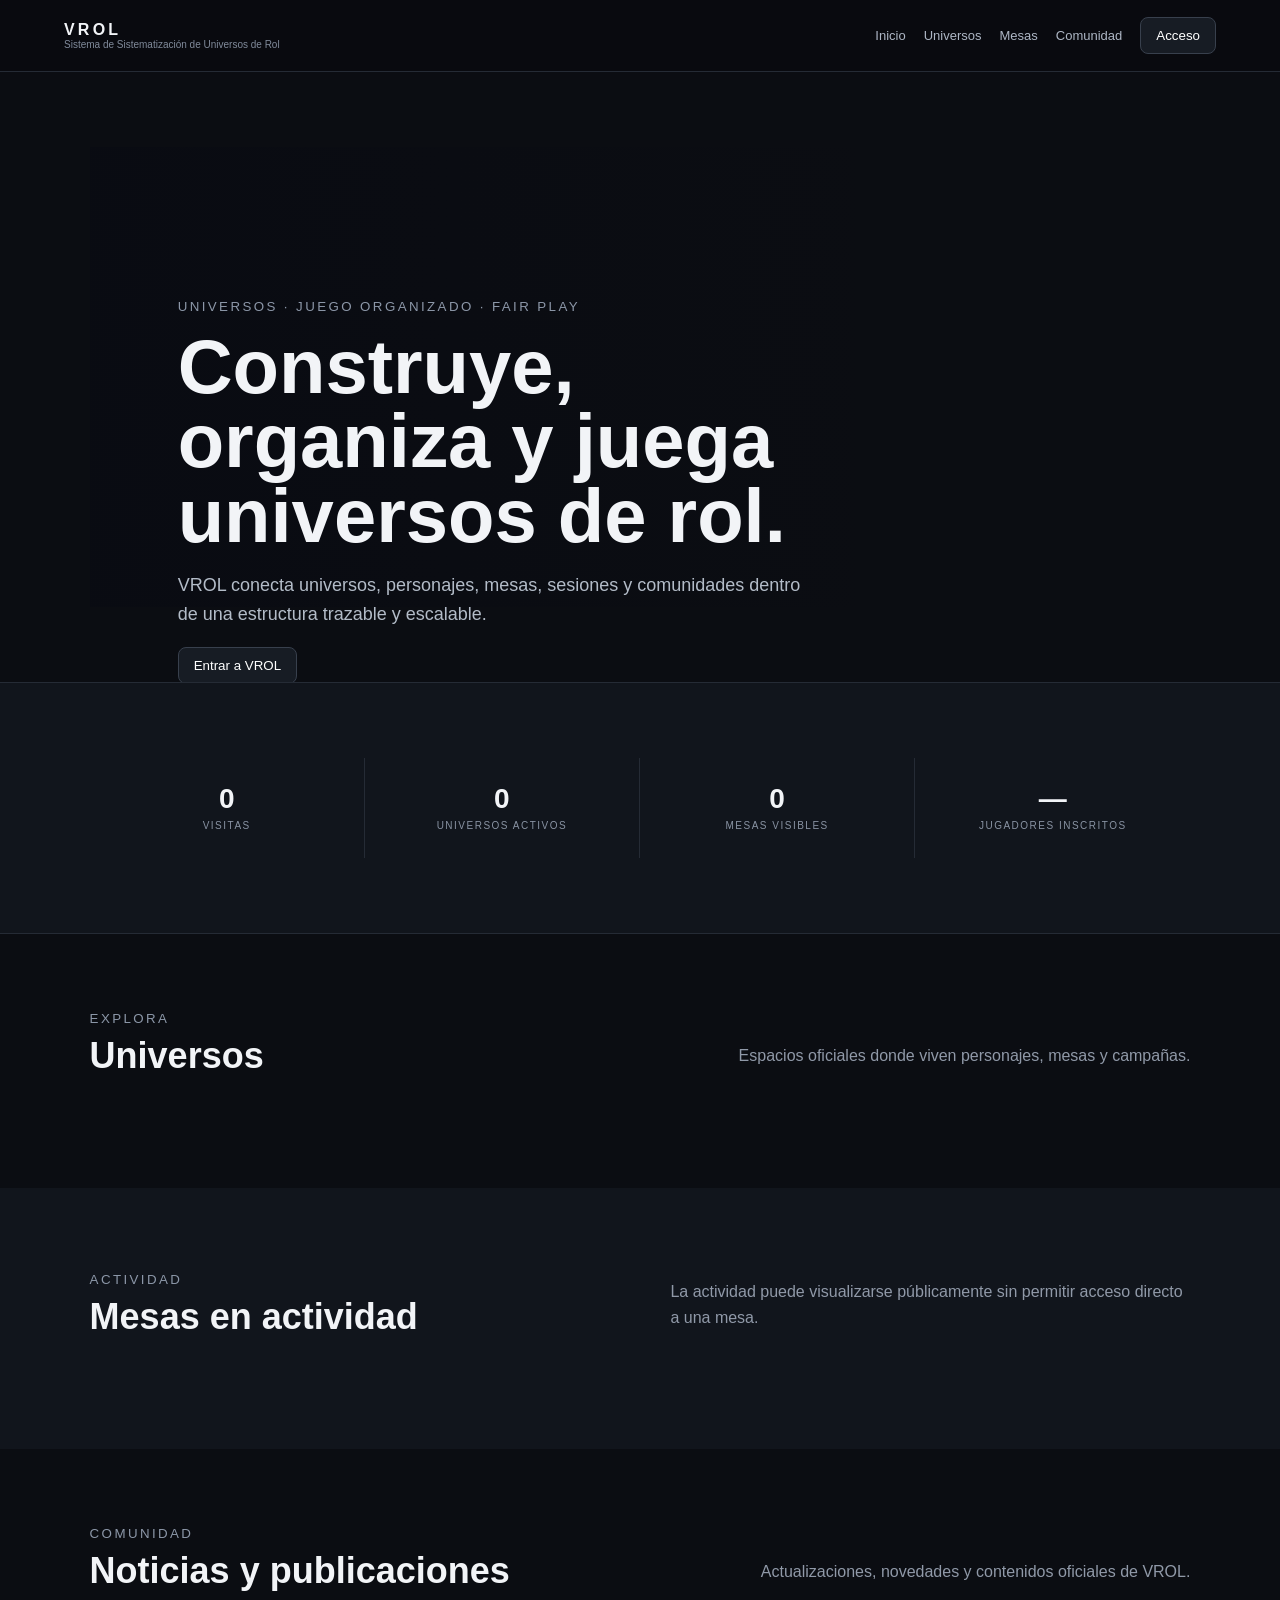
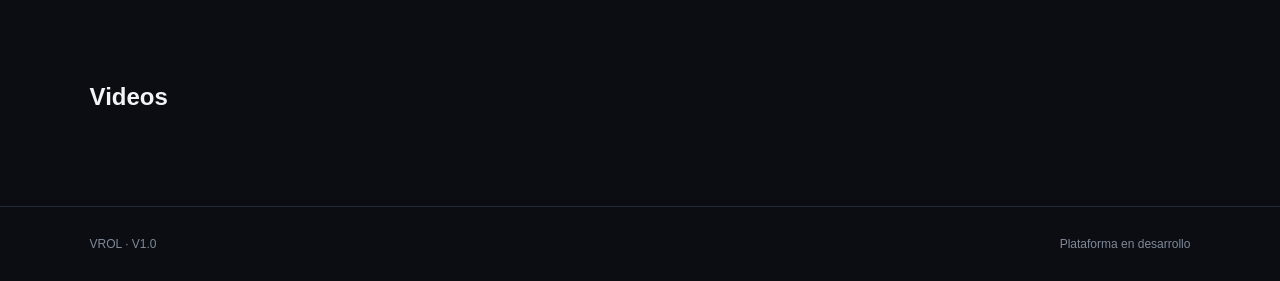
==== web/index.html @ 4998e8df "1.0v" ====
<!doctype html><html lang="es"><head>
<meta charset="utf-8"><meta name="viewport" content="width=device-width,initial-scale=1">
<title>VROL — Sistema de Sistematización de Universos de Rol</title>
<link rel="stylesheet" href="styles.css"></head><body>
<header><div class="brand"><b>VROL</b><small>Sistema de Sistematización de Universos de Rol</small></div>
<nav><a href="#inicio">Inicio</a><a href="#universos">Universos</a><a href="#mesas">Mesas</a><a href="#comunidad">Comunidad</a><button onclick="login()">Acceso</button></nav></header>
<main>
<section id="inicio" class="hero"><div id="banners"></div><div class="heroText"><small>UNIVERSOS · JUEGO ORGANIZADO · FAIR PLAY</small><h1>Construye, organiza y juega universos de rol.</h1><p>VROL conecta universos, personajes, mesas, sesiones y comunidades dentro de una estructura trazable y escalable.</p><button onclick="login()">Entrar a VROL</button></div></section>
<section class="stats"><div><b id="visits">0</b><span>Visitas</span></div><div><b id="univ">0</b><span>Universos activos</span></div><div><b id="tables">0</b><span>Mesas visibles</span></div><div><b id="players">—</b><span>Jugadores inscritos</span></div></section>
<section id="universos"><div class="heading"><div><small>EXPLORA</small><h2>Universos</h2></div><p>Espacios oficiales donde viven personajes, mesas y campañas.</p></div><div id="universeCards" class="grid"></div></section>
<section id="mesas" class="dark"><div class="heading"><div><small>ACTIVIDAD</small><h2>Mesas en actividad</h2></div><p>La actividad puede visualizarse públicamente sin permitir acceso directo a una mesa.</p></div><div id="tableCards" class="grid"></div></section>
<section id="comunidad"><div class="heading"><div><small>COMUNIDAD</small><h2>Noticias y publicaciones</h2></div><p>Actualizaciones, novedades y contenidos oficiales de VROL.</p></div><article id="featured"></article><div id="posts" class="grid"></div>
<h2 class="sub">Videos</h2><div id="videos" class="videos"></div></section>
</main><footer>VROL · V1.0 <span>Plataforma en desarrollo</span></footer>
<div id="loginModal" class="modal hide"><div class="modalBox"><button class="x" onclick="closeLogin()">×</button><h2>Acceso VROL</h2><form id="loginForm"><label>Usuario<input id="user" required></label><label>Contraseña<input id="pass" type="password" required></label><button>Ingresar</button><p id="loginMsg"></p></form></div></div>
<div id="appModal" class="modal hide"><div class="modalBox wide"><button class="x" onclick="closeApp()">×</button><div id="app"></div></div></div>
<script src="app.js"></script></body></html>
---- web/styles.css ----
*{box-sizing:border-box}body{margin:0;background:#0b0d12;color:#f2f4f7;font-family:Segoe UI,Arial,sans-serif}a{text-decoration:none;color:#aeb7c5}button{border:1px solid #38404d;background:#171c24;color:#fff;border-radius:8px;padding:10px 15px;cursor:pointer}header{height:72px;padding:0 5%;display:flex;justify-content:space-between;align-items:center;position:sticky;top:0;z-index:5;background:#090b0fcc;border-bottom:1px solid #252b35}.brand b{letter-spacing:.2em}.brand small{display:block;color:#818b9b;font-size:10px}nav{display:flex;gap:18px;align-items:center;font-size:13px}.hero{height:610px;position:relative;overflow:hidden}.hero #banners,.hero #banners img{position:absolute;inset:0;width:100%;height:100%;object-fit:cover}.hero #banners img{opacity:.55}.heroText{position:relative;padding:150px 8%;max-width:800px;background:linear-gradient(90deg,#090b12e8,transparent);height:100%}.heroText small,section> .heading small{letter-spacing:.18em;color:#8c97a8}.hero h1{font-size:clamp(38px,6vw,76px);line-height:.98;margin:15px 0}.hero p{color:#b3bcc8;font-size:18px;line-height:1.6;max-width:650px}.stats{display:grid;grid-template-columns:repeat(4,1fr);background:#11151c;border-block:1px solid #252b35}.stats div{text-align:center;padding:25px;border-right:1px solid #252b35}.stats div:last-child{border:0}.stats b{display:block;font-size:28px}.stats span{font-size:10px;color:#8993a3;letter-spacing:.15em;text-transform:uppercase}section{padding:75px 7%}.dark{background:#11151c}.heading{display:flex;justify-content:space-between;gap:25px;align-items:end;margin-bottom:28px}.heading h2{font-size:36px;margin:8px 0}.heading p{color:#9099a8;max-width:520px;line-height:1.6}.grid{display:grid;grid-template-columns:repeat(auto-fit,minmax(250px,1fr));gap:16px}.card,.table,.post{background:#141922;border:1px solid #29303b;border-radius:13px;padding:20px}.card p,.post p,.table div{color:#9ca6b5;line-height:1.5}.tag{font-size:10px;color:#aeb8c7;border:1px solid #3a4250;padding:5px 8px;border-radius:20px}.table{padding:20px}.table .line{display:flex;justify-content:space-between;border-bottom:1px solid #242a34;padding:8px 0;font-size:12px}.table .line:last-child{border:0}.featured{display:grid;grid-template-columns:1.1fr 1fr;background:#151a22;border:1px solid #292f39;border-radius:14px;overflow:hidden;margin-bottom:18px}.featured img{width:100%;height:100%;min-height:300px;object-fit:cover}.featured .body{padding:30px}.featured h3{font-size:30px}.post{padding:0;overflow:hidden}.post img{width:100%;height:160px;object-fit:cover}.post .body{padding:17px}.videos{display:grid;grid-template-columns:repeat(2,1fr);gap:16px}.video{aspect-ratio:1/1;background:#111;border:1px solid #29303b;border-radius:12px;overflow:hidden}.video iframe{width:100%;height:100%;border:0}.sub{margin-top:55px}footer{padding:30px 7%;border-top:1px solid #252b35;color:#7f8998;font-size:12px;display:flex;justify-content:space-between}.modal{position:fixed;inset:0;background:#000b;z-index:20;display:grid;place-items:center;padding:20px}.hide{display:none}.modalBox{width:min(460px,100%);max-height:90vh;overflow:auto;background:#11161e;border:1px solid #303743;border-radius:14px;padding:28px;position:relative}.wide{width:min(1120px,100%)}.x{position:absolute;right:10px;top:8px;border:0;background:none;font-size:26px}.modalBox label{display:block;color:#9da6b5;font-size:12px;margin:12px 0}.modalBox input,.modalBox textarea,.modalBox select{display:block;width:100%;margin-top:6px;padding:10px;background:#0b0f15;border:1px solid #303744;border-radius:7px;color:#fff}.modalBox textarea{min-height:90px}.dash{display:grid;grid-template-columns:210px 1fr;min-height:580px}.side{border-right:1px solid #292f39;padding:10px}.side button{display:block;width:100%;text-align:left;border:0;background:none;color:#aab3c0;margin:2px 0}.side button:hover{background:#1d232c}.content{padding:25px}.kpis{display:grid;grid-template-columns:repeat(4,1fr);gap:10px}.kpi{background:#151a22;border:1px solid #29303a;border-radius:10px;padding:15px}.kpi b{display:block;font-size:23px}.small{font-size:11px;color:#8791a0}.form{display:grid;grid-template-columns:1fr 1fr;gap:12px}.full{grid-column:1/-1}.list{display:grid;gap:8px;margin-top:15px}.item{display:flex;justify-content:space-between;gap:15px;padding:13px;border:1px solid #29303a;border-radius:9px;background:#141922}.ok{color:#9ed1ad}.bad{color:#e3a0a0}@media(max-width:760px){nav a{display:none}.stats{grid-template-columns:repeat(2,1fr)}section{padding:50px 5%}.heading{display:block}.featured{grid-template-columns:1fr}.videos{grid-template-columns:1fr}.dash{grid-template-columns:1fr}.side{border-right:0;border-bottom:1px solid #29303a;display:flex;overflow:auto}.side button{min-width:max-content}.kpis{grid-template-columns:repeat(2,1fr)}.form{grid-template-columns:1fr}}
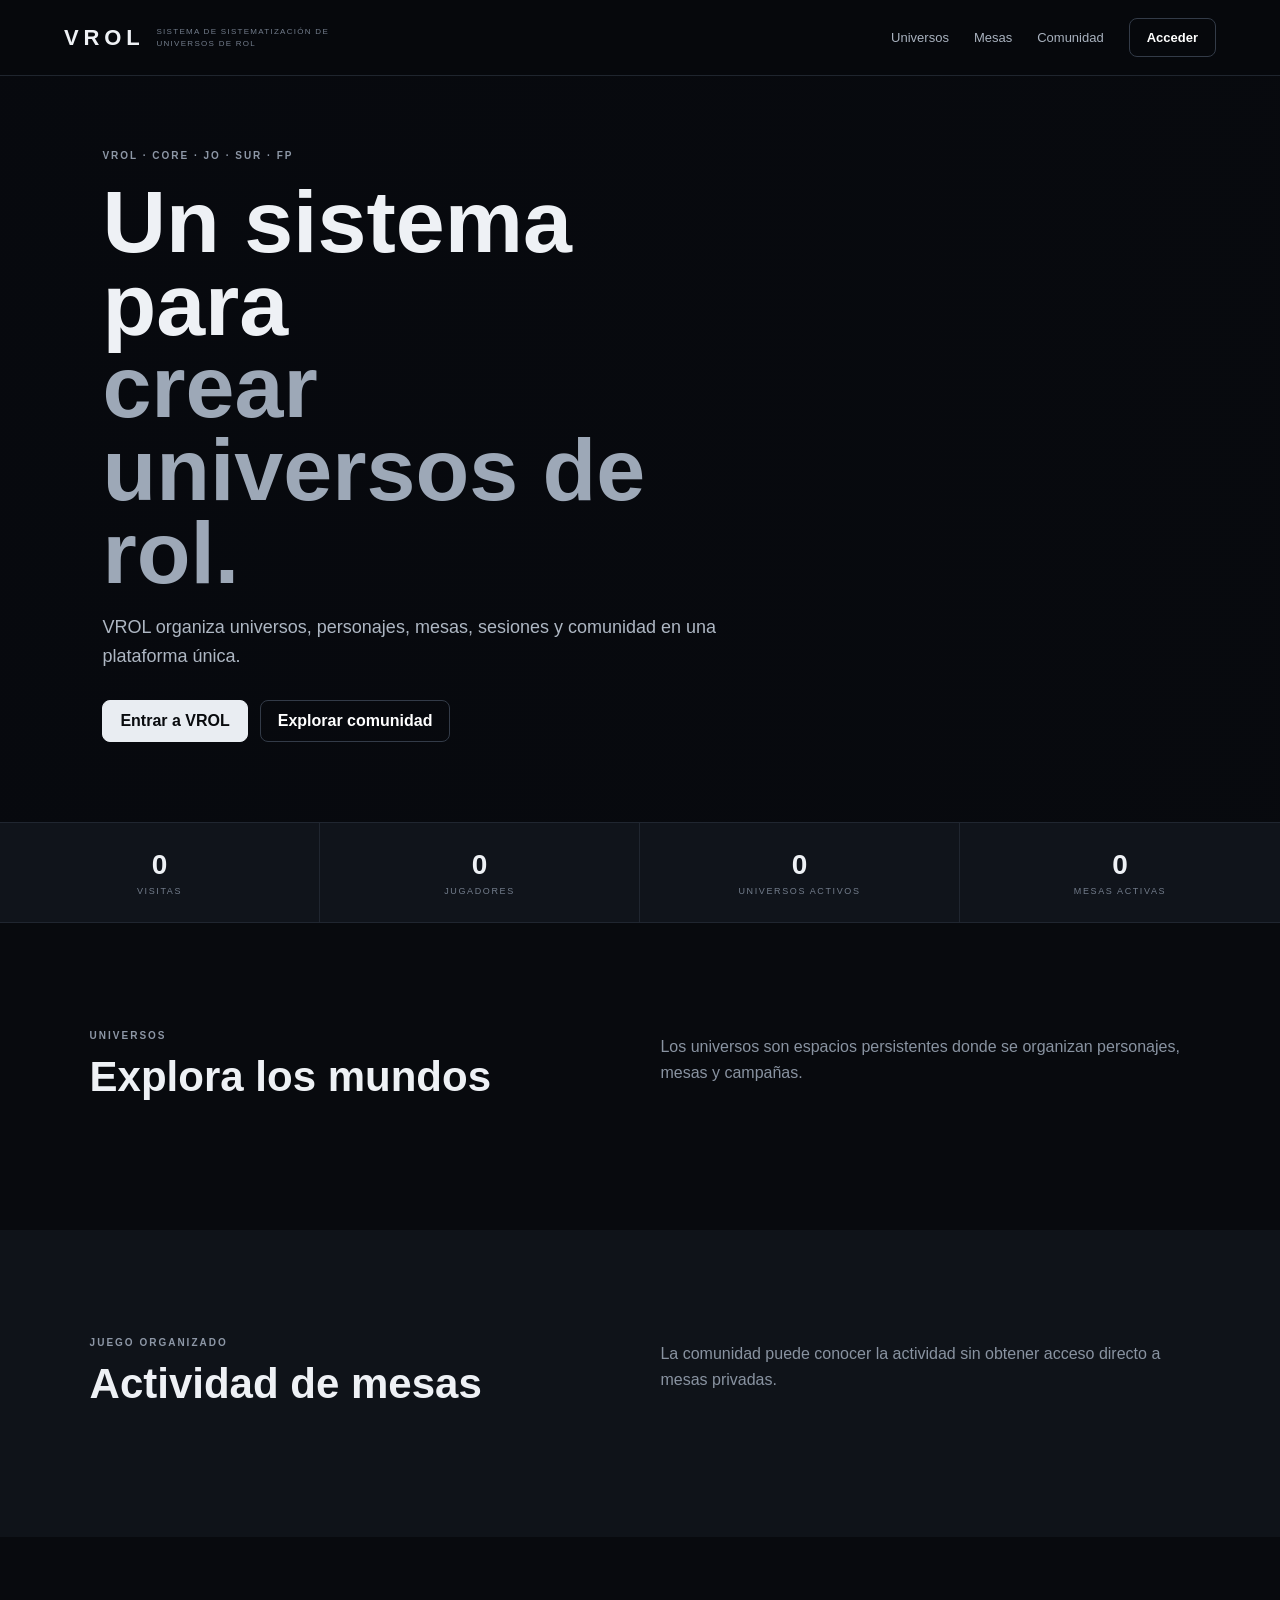
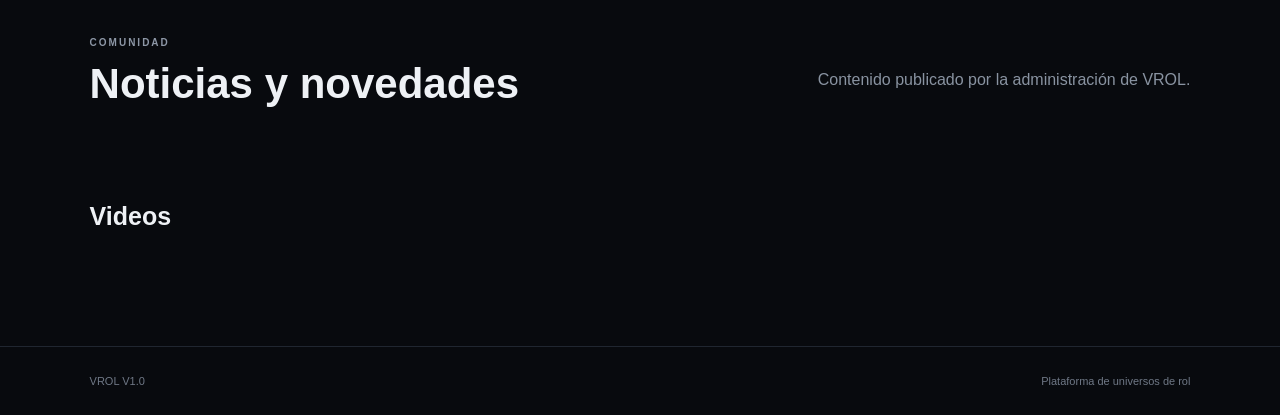
==== commit 98ffb97e: "1.0v" ====
--- a/web/index.html
+++ b/web/index.html
@@ -1,17 +1,55 @@
-<!doctype html><html lang="es"><head>
-<meta charset="utf-8"><meta name="viewport" content="width=device-width,initial-scale=1">
-<title>VROL — Sistema de Sistematización de Universos de Rol</title>
-<link rel="stylesheet" href="styles.css"></head><body>
-<header><div class="brand"><b>VROL</b><small>Sistema de Sistematización de Universos de Rol</small></div>
-<nav><a href="#inicio">Inicio</a><a href="#universos">Universos</a><a href="#mesas">Mesas</a><a href="#comunidad">Comunidad</a><button onclick="login()">Acceso</button></nav></header>
-<main>
-<section id="inicio" class="hero"><div id="banners"></div><div class="heroText"><small>UNIVERSOS · JUEGO ORGANIZADO · FAIR PLAY</small><h1>Construye, organiza y juega universos de rol.</h1><p>VROL conecta universos, personajes, mesas, sesiones y comunidades dentro de una estructura trazable y escalable.</p><button onclick="login()">Entrar a VROL</button></div></section>
-<section class="stats"><div><b id="visits">0</b><span>Visitas</span></div><div><b id="univ">0</b><span>Universos activos</span></div><div><b id="tables">0</b><span>Mesas visibles</span></div><div><b id="players">—</b><span>Jugadores inscritos</span></div></section>
-<section id="universos"><div class="heading"><div><small>EXPLORA</small><h2>Universos</h2></div><p>Espacios oficiales donde viven personajes, mesas y campañas.</p></div><div id="universeCards" class="grid"></div></section>
-<section id="mesas" class="dark"><div class="heading"><div><small>ACTIVIDAD</small><h2>Mesas en actividad</h2></div><p>La actividad puede visualizarse públicamente sin permitir acceso directo a una mesa.</p></div><div id="tableCards" class="grid"></div></section>
-<section id="comunidad"><div class="heading"><div><small>COMUNIDAD</small><h2>Noticias y publicaciones</h2></div><p>Actualizaciones, novedades y contenidos oficiales de VROL.</p></div><article id="featured"></article><div id="posts" class="grid"></div>
-<h2 class="sub">Videos</h2><div id="videos" class="videos"></div></section>
-</main><footer>VROL · V1.0 <span>Plataforma en desarrollo</span></footer>
-<div id="loginModal" class="modal hide"><div class="modalBox"><button class="x" onclick="closeLogin()">×</button><h2>Acceso VROL</h2><form id="loginForm"><label>Usuario<input id="user" required></label><label>Contraseña<input id="pass" type="password" required></label><button>Ingresar</button><p id="loginMsg"></p></form></div></div>
-<div id="appModal" class="modal hide"><div class="modalBox wide"><button class="x" onclick="closeApp()">×</button><div id="app"></div></div></div>
-<script src="app.js"></script></body></html>+<!doctype html>
+<html lang="es">
+<head>
+<meta charset="utf-8">
+<meta name="viewport" content="width=device-width,initial-scale=1">
+<title>VROL | Sistema de Sistematización de Universos de Rol</title>
+<link rel="stylesheet" href="styles.css">
+</head>
+<body>
+<div id="publicApp">
+<header class="topbar">
+  <a class="logo" href="#inicio"><span>VROL</span><small>SISTEMA DE SISTEMATIZACIÓN DE UNIVERSOS DE ROL</small></a>
+  <nav><a href="#universos">Universos</a><a href="#mesas">Mesas</a><a href="#comunidad">Comunidad</a><button class="btn ghost" onclick="showLogin()">Acceder</button></nav>
+</header>
+<section id="inicio" class="hero">
+  <div id="heroSlides"></div>
+  <div class="heroShade"></div>
+  <div class="heroContent">
+    <span class="eyebrow">VROL · CORE · JO · SUR · FP</span>
+    <h1>Un sistema para<br><em>crear universos de rol.</em></h1>
+    <p>VROL organiza universos, personajes, mesas, sesiones y comunidad en una plataforma única.</p>
+    <div class="actions"><button class="btn primary" onclick="showLogin()">Entrar a VROL</button><a class="btn ghost" href="#universos">Explorar comunidad</a></div>
+  </div>
+</section>
+<section class="metrics"><div><strong id="mVisits">0</strong><span>VISITAS</span></div><div><strong id="mPlayers">0</strong><span>JUGADORES</span></div><div><strong id="mUniverses">0</strong><span>UNIVERSOS ACTIVOS</span></div><div><strong id="mTables">0</strong><span>MESAS ACTIVAS</span></div></section>
+<section id="universos" class="section"><div class="sectionHead"><div><span class="eyebrow">UNIVERSOS</span><h2>Explora los mundos</h2></div><p>Los universos son espacios persistentes donde se organizan personajes, mesas y campañas.</p></div><div id="universeGrid" class="cards"></div></section>
+<section id="mesas" class="section dark"><div class="sectionHead"><div><span class="eyebrow">JUEGO ORGANIZADO</span><h2>Actividad de mesas</h2></div><p>La comunidad puede conocer la actividad sin obtener acceso directo a mesas privadas.</p></div><div id="tableGrid" class="cards"></div></section>
+<section id="comunidad" class="section"><div class="sectionHead"><div><span class="eyebrow">COMUNIDAD</span><h2>Noticias y novedades</h2></div><p>Contenido publicado por la administración de VROL.</p></div><div id="featured"></div><div id="postGrid" class="cards"></div><h3 class="subhead">Videos</h3><div id="videoGrid" class="videos"></div></section>
+<footer><span>VROL V1.0</span><span>Plataforma de universos de rol</span></footer>
+</div>
+
+<div id="loginModal" class="overlay hidden">
+  <div class="modal">
+    <button class="close" onclick="hideLogin()">×</button>
+    <div class="modalLogo">VROL</div>
+    <h2>Acceso</h2>
+    <p class="muted">Ingresa a tu espacio de VROL.</p>
+    <form id="loginForm">
+      <label>Usuario<input id="loginUser" autocomplete="username" required></label>
+      <label>Contraseña<input id="loginPass" type="password" autocomplete="current-password" required></label>
+      <button class="btn primary full" type="submit">Ingresar</button>
+      <div id="loginError" class="error"></div>
+    </form>
+  </div>
+</div>
+
+<div id="panelModal" class="overlay hidden">
+  <div class="panelModal">
+    <button class="close" onclick="closePanel()">×</button>
+    <div id="panel"></div>
+  </div>
+</div>
+<script src="app.js"></script>
+</body>
+</html>
--- a/web/styles.css
+++ b/web/styles.css
@@ -1 +1 @@
-*{box-sizing:border-box}body{margin:0;background:#0b0d12;color:#f2f4f7;font-family:Segoe UI,Arial,sans-serif}a{text-decoration:none;color:#aeb7c5}button{border:1px solid #38404d;background:#171c24;color:#fff;border-radius:8px;padding:10px 15px;cursor:pointer}header{height:72px;padding:0 5%;display:flex;justify-content:space-between;align-items:center;position:sticky;top:0;z-index:5;background:#090b0fcc;border-bottom:1px solid #252b35}.brand b{letter-spacing:.2em}.brand small{display:block;color:#818b9b;font-size:10px}nav{display:flex;gap:18px;align-items:center;font-size:13px}.hero{height:610px;position:relative;overflow:hidden}.hero #banners,.hero #banners img{position:absolute;inset:0;width:100%;height:100%;object-fit:cover}.hero #banners img{opacity:.55}.heroText{position:relative;padding:150px 8%;max-width:800px;background:linear-gradient(90deg,#090b12e8,transparent);height:100%}.heroText small,section> .heading small{letter-spacing:.18em;color:#8c97a8}.hero h1{font-size:clamp(38px,6vw,76px);line-height:.98;margin:15px 0}.hero p{color:#b3bcc8;font-size:18px;line-height:1.6;max-width:650px}.stats{display:grid;grid-template-columns:repeat(4,1fr);background:#11151c;border-block:1px solid #252b35}.stats div{text-align:center;padding:25px;border-right:1px solid #252b35}.stats div:last-child{border:0}.stats b{display:block;font-size:28px}.stats span{font-size:10px;color:#8993a3;letter-spacing:.15em;text-transform:uppercase}section{padding:75px 7%}.dark{background:#11151c}.heading{display:flex;justify-content:space-between;gap:25px;align-items:end;margin-bottom:28px}.heading h2{font-size:36px;margin:8px 0}.heading p{color:#9099a8;max-width:520px;line-height:1.6}.grid{display:grid;grid-template-columns:repeat(auto-fit,minmax(250px,1fr));gap:16px}.card,.table,.post{background:#141922;border:1px solid #29303b;border-radius:13px;padding:20px}.card p,.post p,.table div{color:#9ca6b5;line-height:1.5}.tag{font-size:10px;color:#aeb8c7;border:1px solid #3a4250;padding:5px 8px;border-radius:20px}.table{padding:20px}.table .line{display:flex;justify-content:space-between;border-bottom:1px solid #242a34;padding:8px 0;font-size:12px}.table .line:last-child{border:0}.featured{display:grid;grid-template-columns:1.1fr 1fr;background:#151a22;border:1px solid #292f39;border-radius:14px;overflow:hidden;margin-bottom:18px}.featured img{width:100%;height:100%;min-height:300px;object-fit:cover}.featured .body{padding:30px}.featured h3{font-size:30px}.post{padding:0;overflow:hidden}.post img{width:100%;height:160px;object-fit:cover}.post .body{padding:17px}.videos{display:grid;grid-template-columns:repeat(2,1fr);gap:16px}.video{aspect-ratio:1/1;background:#111;border:1px solid #29303b;border-radius:12px;overflow:hidden}.video iframe{width:100%;height:100%;border:0}.sub{margin-top:55px}footer{padding:30px 7%;border-top:1px solid #252b35;color:#7f8998;font-size:12px;display:flex;justify-content:space-between}.modal{position:fixed;inset:0;background:#000b;z-index:20;display:grid;place-items:center;padding:20px}.hide{display:none}.modalBox{width:min(460px,100%);max-height:90vh;overflow:auto;background:#11161e;border:1px solid #303743;border-radius:14px;padding:28px;position:relative}.wide{width:min(1120px,100%)}.x{position:absolute;right:10px;top:8px;border:0;background:none;font-size:26px}.modalBox label{display:block;color:#9da6b5;font-size:12px;margin:12px 0}.modalBox input,.modalBox textarea,.modalBox select{display:block;width:100%;margin-top:6px;padding:10px;background:#0b0f15;border:1px solid #303744;border-radius:7px;color:#fff}.modalBox textarea{min-height:90px}.dash{display:grid;grid-template-columns:210px 1fr;min-height:580px}.side{border-right:1px solid #292f39;padding:10px}.side button{display:block;width:100%;text-align:left;border:0;background:none;color:#aab3c0;margin:2px 0}.side button:hover{background:#1d232c}.content{padding:25px}.kpis{display:grid;grid-template-columns:repeat(4,1fr);gap:10px}.kpi{background:#151a22;border:1px solid #29303a;border-radius:10px;padding:15px}.kpi b{display:block;font-size:23px}.small{font-size:11px;color:#8791a0}.form{display:grid;grid-template-columns:1fr 1fr;gap:12px}.full{grid-column:1/-1}.list{display:grid;gap:8px;margin-top:15px}.item{display:flex;justify-content:space-between;gap:15px;padding:13px;border:1px solid #29303a;border-radius:9px;background:#141922}.ok{color:#9ed1ad}.bad{color:#e3a0a0}@media(max-width:760px){nav a{display:none}.stats{grid-template-columns:repeat(2,1fr)}section{padding:50px 5%}.heading{display:block}.featured{grid-template-columns:1fr}.videos{grid-template-columns:1fr}.dash{grid-template-columns:1fr}.side{border-right:0;border-bottom:1px solid #29303a;display:flex;overflow:auto}.side button{min-width:max-content}.kpis{grid-template-columns:repeat(2,1fr)}.form{grid-template-columns:1fr}}+*{box-sizing:border-box}html{scroll-behavior:smooth}body{margin:0;background:#080a0e;color:#eef1f5;font-family:Inter,Segoe UI,Arial,sans-serif}a{color:inherit;text-decoration:none}button,input,textarea,select{font:inherit}button{cursor:pointer}.topbar{height:76px;display:flex;align-items:center;justify-content:space-between;padding:0 5%;position:fixed;top:0;left:0;right:0;z-index:20;background:rgba(7,9,13,.82);backdrop-filter:blur(18px);border-bottom:1px solid #1f252e}.logo{display:flex;align-items:center;gap:12px}.logo span{font-size:22px;font-weight:900;letter-spacing:.22em}.logo small{font-size:8px;letter-spacing:.16em;color:#737d8c;max-width:210px;line-height:1.4}.topbar nav{display:flex;align-items:center;gap:25px;font-size:13px;color:#a9b2bf}.topbar nav a:hover{color:#fff}.btn{border:1px solid #333b48;background:#151a22;color:#fff;border-radius:8px;padding:11px 17px;font-weight:600}.btn.primary{background:#e9edf2;color:#090b0e;border-color:#e9edf2}.btn.ghost{background:transparent}.btn.full{width:100%}.hero{min-height:730px;position:relative;display:flex;align-items:center;overflow:hidden}.heroSlide{position:absolute;inset:0;background-size:cover;background-position:center;opacity:.52;transition:opacity .7s}.heroShade{position:absolute;inset:0;background:linear-gradient(90deg,#07090edb 0%,#07090eaa 45%,#07090e44 100%),linear-gradient(0deg,#080a0e 0%,transparent 35%)}.heroContent{position:relative;z-index:2;padding:145px 8% 80px;max-width:820px}.eyebrow{font-size:10px;letter-spacing:.2em;color:#8d97a6;font-weight:700}.hero h1{font-size:clamp(46px,7vw,88px);line-height:.94;margin:18px 0}.hero h1 em{font-style:normal;color:#9da8b7}.hero p{max-width:620px;color:#aeb7c3;font-size:18px;line-height:1.65}.actions{display:flex;gap:12px;margin-top:28px}.metrics{display:grid;grid-template-columns:repeat(4,1fr);border-block:1px solid #202630;background:#10141b}.metrics div{text-align:center;padding:26px 12px;border-right:1px solid #202630}.metrics div:last-child{border:0}.metrics strong{display:block;font-size:28px}.metrics span{display:block;margin-top:5px;font-size:9px;letter-spacing:.18em;color:#737d8c}.section{padding:95px 7%}.section.dark{background:#0f1319}.sectionHead{display:flex;justify-content:space-between;gap:35px;align-items:end;margin-bottom:34px}.sectionHead h2{font-size:42px;margin:10px 0 0}.sectionHead p{max-width:530px;color:#8993a1;line-height:1.6}.cards{display:grid;grid-template-columns:repeat(auto-fit,minmax(260px,1fr));gap:16px}.card{background:#12171f;border:1px solid #242b35;border-radius:13px;overflow:hidden;min-height:190px}.cardImage{height:160px;background-size:cover;background-position:center}.cardBody{padding:20px}.card h3{margin:9px 0;font-size:20px}.card p{color:#8f99a7;line-height:1.55;font-size:14px}.tag{display:inline-flex;border:1px solid #353e4b;border-radius:99px;padding:5px 9px;font-size:9px;letter-spacing:.1em;color:#aeb7c3}.tableMeta{display:grid;grid-template-columns:1fr 1fr;gap:8px;margin-top:15px}.tableMeta div{background:#0d1117;border:1px solid #222933;border-radius:8px;padding:10px}.tableMeta small{display:block;color:#6f7988;font-size:9px;text-transform:uppercase}.tableMeta b{font-size:12px}.featured{display:grid;grid-template-columns:1.15fr 1fr;background:#12171f;border:1px solid #242b35;border-radius:14px;overflow:hidden;margin-bottom:18px}.featuredImg{min-height:330px;background-size:cover;background-position:center}.featuredBody{padding:34px}.featuredBody h3{font-size:31px;margin:15px 0}.featuredBody p{color:#919ba8;line-height:1.7}.subhead{margin:60px 0 20px;font-size:25px}.videos{display:grid;grid-template-columns:repeat(2,1fr);gap:16px}.video{aspect-ratio:1/1;background:#0d1015;border:1px solid #252c35;border-radius:13px;overflow:hidden}.video iframe{width:100%;height:100%;border:0}footer{padding:28px 7%;display:flex;justify-content:space-between;border-top:1px solid #202630;color:#6f7886;font-size:11px}.overlay{position:fixed;inset:0;background:#000b;z-index:50;display:grid;place-items:center;padding:20px}.hidden{display:none}.modal{width:min(430px,100%);background:#11161e;border:1px solid #303844;border-radius:16px;padding:34px;position:relative}.modalLogo{font-weight:900;letter-spacing:.3em}.modal h2{font-size:32px;margin:22px 0 4px}.muted{color:#7e8998}.close{position:absolute;top:12px;right:15px;border:0;background:none;color:#8e98a7;font-size:28px}.modal label,.formGrid label{display:block;color:#9ca6b4;font-size:11px;margin:16px 0}.modal input,.formGrid input,.formGrid textarea,.formGrid select{width:100%;display:block;margin-top:6px;background:#090c11;border:1px solid #2d3540;color:#fff;border-radius:7px;padding:11px}.modal input:focus,.formGrid input:focus{outline:1px solid #687486}.error{color:#e99a9a;font-size:12px;margin-top:12px;min-height:16px}.panelModal{width:min(1180px,100%);height:min(800px,92vh);background:#0d1117;border:1px solid #303844;border-radius:16px;position:relative;overflow:hidden}.panel{height:100%;display:grid;grid-template-columns:220px 1fr}.side{background:#0a0d12;border-right:1px solid #232a33;padding:24px 14px}.side h3{font-size:18px;margin:0 12px 22px}.side .user{padding:12px;border:1px solid #242b34;border-radius:9px;margin-bottom:18px}.side .user b{display:block}.side .user small{color:#707b89}.sideBtn{width:100%;border:0;background:none;color:#aeb7c3;text-align:left;padding:11px 12px;border-radius:7px}.sideBtn:hover,.sideBtn.active{background:#171c24;color:#fff}.content{overflow:auto;padding:34px}.contentHeader{display:flex;justify-content:space-between;gap:15px;align-items:start}.content h1{font-size:32px;margin:0}.content .muted{font-size:13px}.kpis{display:grid;grid-template-columns:repeat(4,1fr);gap:12px;margin:25px 0}.kpi{background:#12171f;border:1px solid #242b35;border-radius:11px;padding:17px}.kpi strong{font-size:25px;display:block}.kpi span{font-size:9px;letter-spacing:.13em;color:#76808e}.dataList{display:grid;gap:9px;margin-top:18px}.dataRow{background:#12171f;border:1px solid #252c36;border-radius:10px;padding:14px;display:flex;justify-content:space-between;align-items:center;gap:15px}.dataRow .main b{display:block}.dataRow .main small{color:#77818f}.status{font-size:9px;letter-spacing:.1em;border:1px solid #36404d;border-radius:99px;padding:5px 8px;color:#b7c0ca}.formGrid{display:grid;grid-template-columns:1fr 1fr;gap:8px}.formGrid .full{grid-column:1/-1}.formActions{display:flex;gap:8px;margin-top:18px}.notice{background:#141b24;border:1px solid #2a3440;padding:13px;border-radius:9px;color:#aab3bf;font-size:12px;margin:15px 0}.danger{border-color:#633a3a}.success{color:#a9d8b4}.empty{padding:28px;border:1px dashed #303844;border-radius:10px;color:#717c8a;text-align:center}.mini{font-size:10px;color:#74808e}.two{display:grid;grid-template-columns:1fr 1fr;gap:12px}.check{display:flex!important;align-items:center;gap:8px}.check input{width:auto!important;margin:0!important}@media(max-width:800px){.topbar nav a{display:none}.metrics{grid-template-columns:repeat(2,1fr)}.section{padding:65px 5%}.sectionHead{display:block}.featured{grid-template-columns:1fr}.videos{grid-template-columns:1fr}.panel{grid-template-columns:1fr}.side{border-right:0;border-bottom:1px solid #232a33;height:auto;display:flex;overflow:auto;gap:4px}.side h3,.side .user{display:none}.sideBtn{min-width:max-content}.content{padding:22px}.kpis{grid-template-columns:repeat(2,1fr)}.formGrid,.two{grid-template-columns:1fr}.heroContent{padding-left:6%}.logo small{display:none}}
